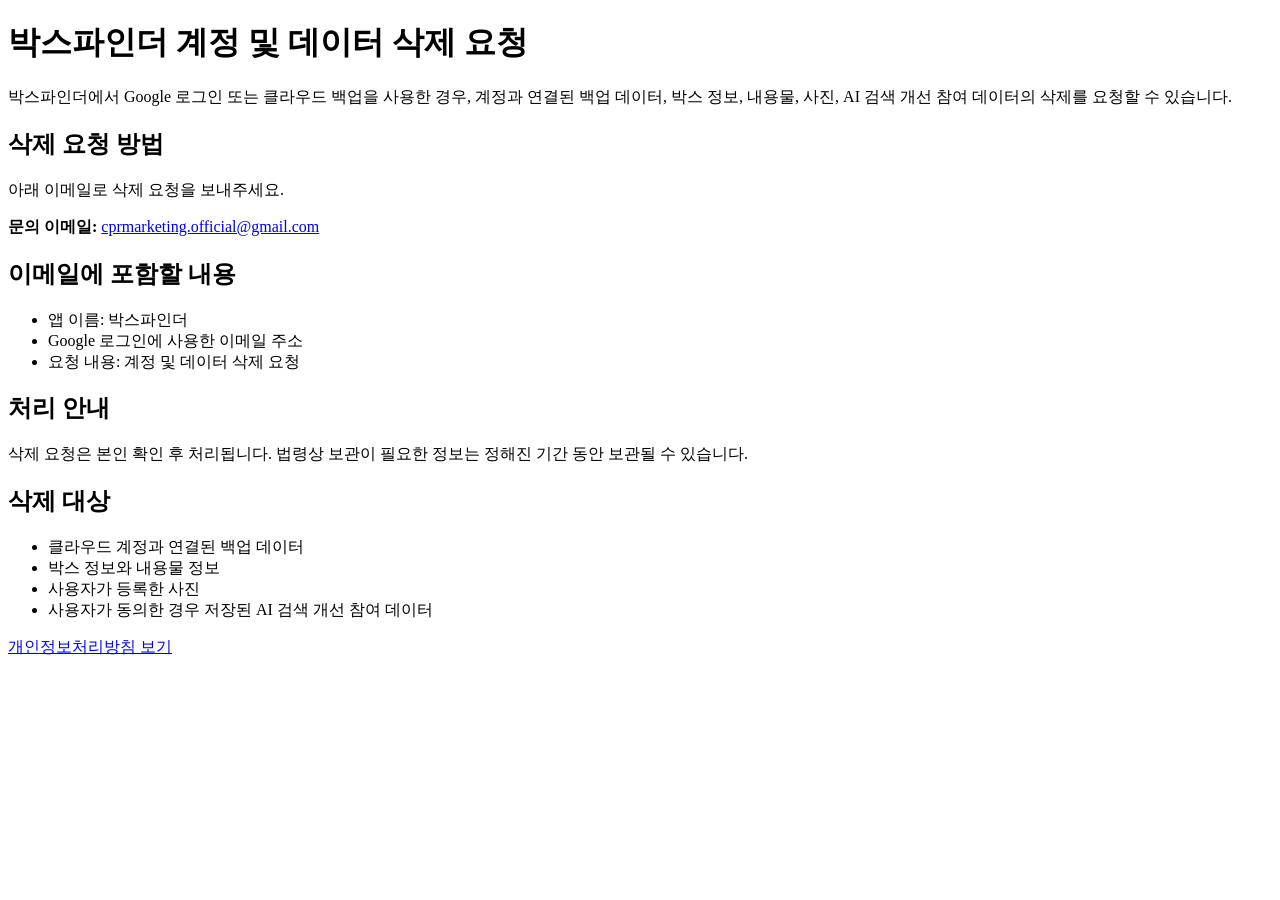
==== delete-account/index.html @ 1e83bf7a "Add BoxFinder legal pages" ====
<!doctype html>
<html lang="ko">
<head>
  <meta charset="utf-8">
  <meta name="viewport" content="width=device-width, initial-scale=1">
  <title>박스파인더 계정 및 데이터 삭제 요청</title>
</head>
<body>
  <main>
    <h1>박스파인더 계정 및 데이터 삭제 요청</h1>

    <p>
      박스파인더에서 Google 로그인 또는 클라우드 백업을 사용한 경우,
      계정과 연결된 백업 데이터, 박스 정보, 내용물, 사진, AI 검색 개선 참여 데이터의 삭제를 요청할 수 있습니다.
    </p>

    <h2>삭제 요청 방법</h2>
    <p>아래 이메일로 삭제 요청을 보내주세요.</p>

    <p>
      <strong>문의 이메일:</strong>
      <a href="mailto:cprmarketing.official@gmail.com?subject=%EB%B0%95%EC%8A%A4%ED%8C%8C%EC%9D%B8%EB%8D%94%20%EA%B3%84%EC%A0%95%20%EB%B0%8F%20%EB%8D%B0%EC%9D%B4%ED%84%B0%20%EC%82%AD%EC%A0%9C%20%EC%9A%94%EC%B2%AD">
        cprmarketing.official@gmail.com
      </a>
    </p>

    <h2>이메일에 포함할 내용</h2>
    <ul>
      <li>앱 이름: 박스파인더</li>
      <li>Google 로그인에 사용한 이메일 주소</li>
      <li>요청 내용: 계정 및 데이터 삭제 요청</li>
    </ul>

    <h2>처리 안내</h2>
    <p>
      삭제 요청은 본인 확인 후 처리됩니다. 법령상 보관이 필요한 정보는 정해진 기간 동안 보관될 수 있습니다.
    </p>

    <h2>삭제 대상</h2>
    <ul>
      <li>클라우드 계정과 연결된 백업 데이터</li>
      <li>박스 정보와 내용물 정보</li>
      <li>사용자가 등록한 사진</li>
      <li>사용자가 동의한 경우 저장된 AI 검색 개선 참여 데이터</li>
    </ul>

    <p><a href="../privacy-policy/">개인정보처리방침 보기</a></p>
  </main>
</body>
</html>
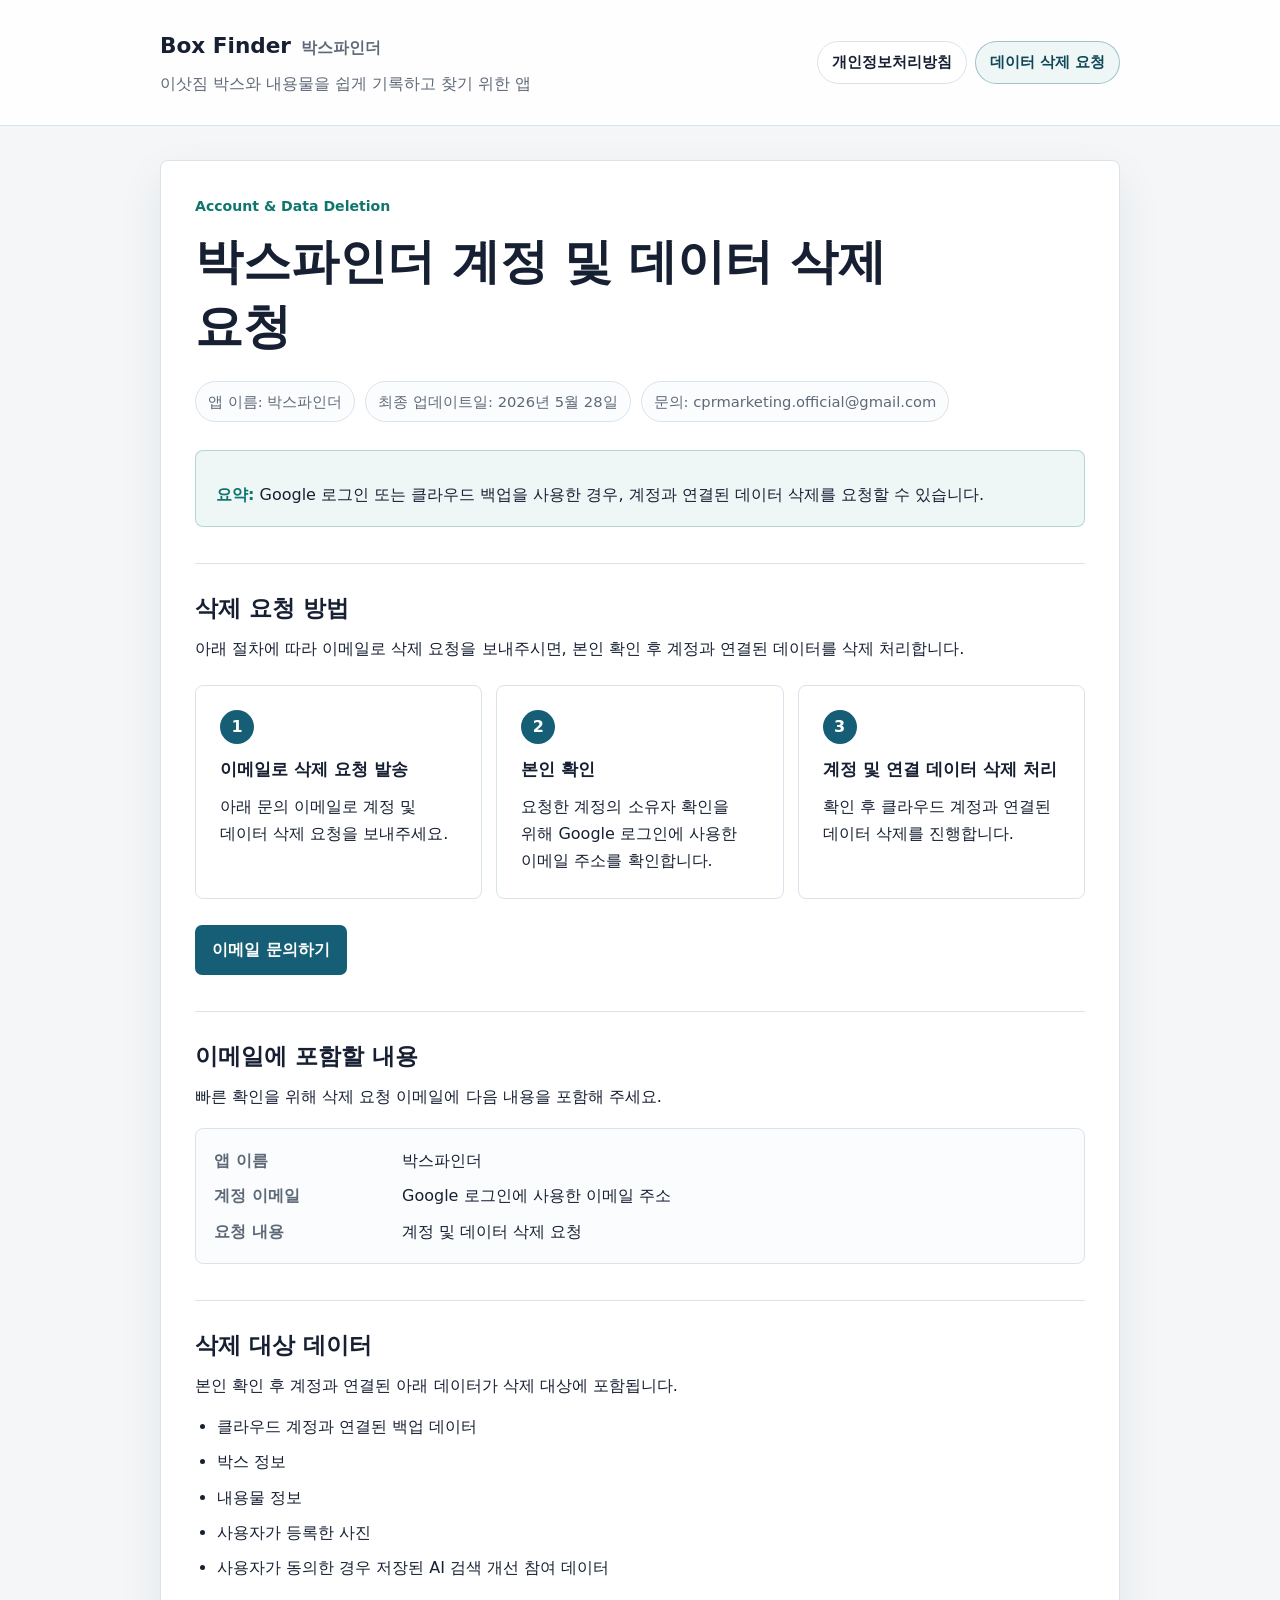
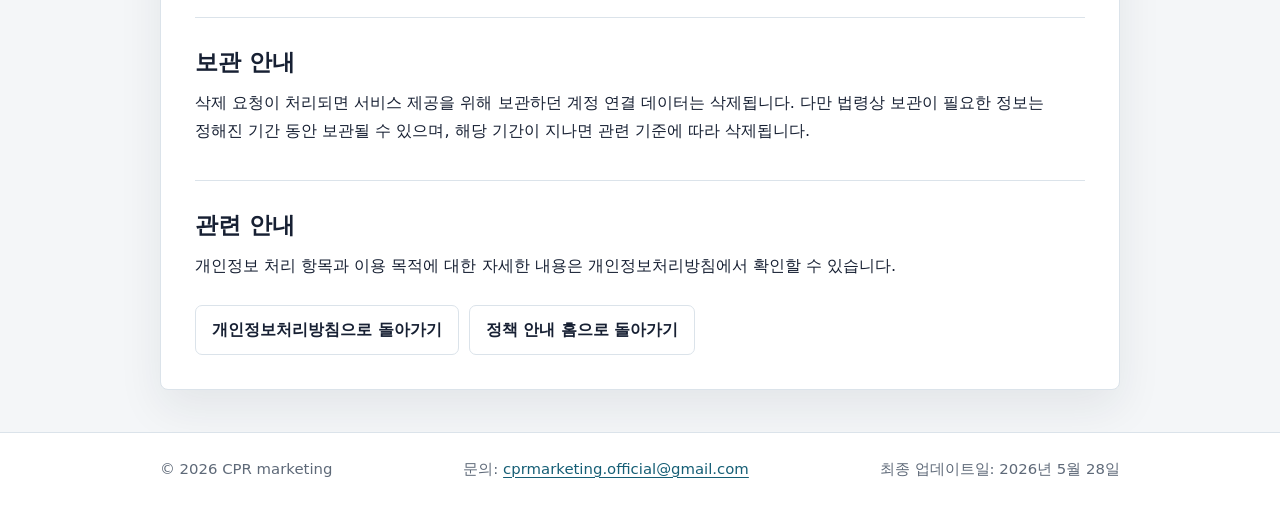
==== commit 39973825: "Improve legal pages design and copy" ====
--- a/delete-account/index.html
+++ b/delete-account/index.html
@@ -3,48 +3,127 @@
 <head>
   <meta charset="utf-8">
   <meta name="viewport" content="width=device-width, initial-scale=1">
-  <title>박스파인더 계정 및 데이터 삭제 요청</title>
+  <title>박스파인더 계정 및 데이터 삭제 요청 | Box Finder</title>
+  <meta name="description" content="박스파인더 계정과 연결된 백업 데이터, 박스 정보, 내용물 정보, 사진 삭제 요청 방법입니다.">
+  <link rel="stylesheet" href="../styles.css">
 </head>
 <body>
-  <main>
-    <h1>박스파인더 계정 및 데이터 삭제 요청</h1>
+  <a class="skip-link" href="#main-content">본문으로 바로가기</a>
 
-    <p>
-      박스파인더에서 Google 로그인 또는 클라우드 백업을 사용한 경우,
-      계정과 연결된 백업 데이터, 박스 정보, 내용물, 사진, AI 검색 개선 참여 데이터의 삭제를 요청할 수 있습니다.
-    </p>
+  <header class="site-header">
+    <div class="container header-shell">
+      <div>
+        <a class="brand" href="../" aria-label="박스파인더 정책 안내 홈">
+          <span class="brand-main">Box Finder</span>
+          <span class="brand-sub">박스파인더</span>
+        </a>
+        <p class="tagline">이삿짐 박스와 내용물을 쉽게 기록하고 찾기 위한 앱</p>
+      </div>
+      <nav class="site-nav" aria-label="주요 정책 페이지">
+        <a href="../privacy-policy/">개인정보처리방침</a>
+        <a href="../delete-account/" aria-current="page">데이터 삭제 요청</a>
+      </nav>
+    </div>
+  </header>
 
-    <h2>삭제 요청 방법</h2>
-    <p>아래 이메일로 삭제 요청을 보내주세요.</p>
+  <main id="main-content" class="page-main">
+    <div class="container">
+      <article class="panel" aria-labelledby="page-title">
+        <div class="panel-inner">
+          <p class="eyebrow">Account & Data Deletion</p>
+          <h1 id="page-title">박스파인더 계정 및 데이터 삭제 요청</h1>
+          <ul class="meta-list" aria-label="문서 정보">
+            <li>앱 이름: 박스파인더</li>
+            <li>최종 업데이트일: 2026년 5월 28일</li>
+            <li>문의: cprmarketing.official@gmail.com</li>
+          </ul>
 
-    <p>
-      <strong>문의 이메일:</strong>
-      <a href="mailto:cprmarketing.official@gmail.com?subject=%EB%B0%95%EC%8A%A4%ED%8C%8C%EC%9D%B8%EB%8D%94%20%EA%B3%84%EC%A0%95%20%EB%B0%8F%20%EB%8D%B0%EC%9D%B4%ED%84%B0%20%EC%82%AD%EC%A0%9C%20%EC%9A%94%EC%B2%AD">
-        cprmarketing.official@gmail.com
-      </a>
-    </p>
+          <div class="summary-box">
+            <p>
+              <strong>요약:</strong> Google 로그인 또는 클라우드 백업을 사용한 경우, 계정과 연결된 데이터 삭제를 요청할 수 있습니다.
+            </p>
+          </div>
 
-    <h2>이메일에 포함할 내용</h2>
-    <ul>
-      <li>앱 이름: 박스파인더</li>
-      <li>Google 로그인에 사용한 이메일 주소</li>
-      <li>요청 내용: 계정 및 데이터 삭제 요청</li>
-    </ul>
+          <section aria-labelledby="request-steps">
+            <h2 id="request-steps">삭제 요청 방법</h2>
+            <p>
+              아래 절차에 따라 이메일로 삭제 요청을 보내주시면, 본인 확인 후 계정과 연결된 데이터를 삭제 처리합니다.
+            </p>
+            <ol class="steps">
+              <li class="step-card">
+                <h3>이메일로 삭제 요청 발송</h3>
+                <p>아래 문의 이메일로 계정 및 데이터 삭제 요청을 보내주세요.</p>
+              </li>
+              <li class="step-card">
+                <h3>본인 확인</h3>
+                <p>요청한 계정의 소유자 확인을 위해 Google 로그인에 사용한 이메일 주소를 확인합니다.</p>
+              </li>
+              <li class="step-card">
+                <h3>계정 및 연결 데이터 삭제 처리</h3>
+                <p>확인 후 클라우드 계정과 연결된 데이터 삭제를 진행합니다.</p>
+              </li>
+            </ol>
+            <div class="button-row">
+              <a class="button" href="mailto:cprmarketing.official@gmail.com?subject=%EB%B0%95%EC%8A%A4%ED%8C%8C%EC%9D%B8%EB%8D%94%20%EA%B3%84%EC%A0%95%20%EB%B0%8F%20%EB%8D%B0%EC%9D%B4%ED%84%B0%20%EC%82%AD%EC%A0%9C%20%EC%9A%94%EC%B2%AD&amp;body=%EC%95%B1%20%EC%9D%B4%EB%A6%84%3A%20%EB%B0%95%EC%8A%A4%ED%8C%8C%EC%9D%B8%EB%8D%94%0D%0AGoogle%20%EB%A1%9C%EA%B7%B8%EC%9D%B8%EC%97%90%20%EC%82%AC%EC%9A%A9%ED%95%9C%20%EC%9D%B4%EB%A9%94%EC%9D%BC%20%EC%A3%BC%EC%86%8C%3A%20%0D%0A%EC%9A%94%EC%B2%AD%20%EB%82%B4%EC%9A%A9%3A%20%EA%B3%84%EC%A0%95%20%EB%B0%8F%20%EB%8D%B0%EC%9D%B4%ED%84%B0%20%EC%82%AD%EC%A0%9C%20%EC%9A%94%EC%B2%AD">이메일 문의하기</a>
+            </div>
+          </section>
 
-    <h2>처리 안내</h2>
-    <p>
-      삭제 요청은 본인 확인 후 처리됩니다. 법령상 보관이 필요한 정보는 정해진 기간 동안 보관될 수 있습니다.
-    </p>
+          <section aria-labelledby="email-content">
+            <h2 id="email-content">이메일에 포함할 내용</h2>
+            <p>빠른 확인을 위해 삭제 요청 이메일에 다음 내용을 포함해 주세요.</p>
+            <div class="mail-template">
+              <dl>
+                <dt>앱 이름</dt>
+                <dd>박스파인더</dd>
+                <dt>계정 이메일</dt>
+                <dd>Google 로그인에 사용한 이메일 주소</dd>
+                <dt>요청 내용</dt>
+                <dd>계정 및 데이터 삭제 요청</dd>
+              </dl>
+            </div>
+          </section>
 
-    <h2>삭제 대상</h2>
-    <ul>
-      <li>클라우드 계정과 연결된 백업 데이터</li>
-      <li>박스 정보와 내용물 정보</li>
-      <li>사용자가 등록한 사진</li>
-      <li>사용자가 동의한 경우 저장된 AI 검색 개선 참여 데이터</li>
-    </ul>
+          <section aria-labelledby="delete-scope">
+            <h2 id="delete-scope">삭제 대상 데이터</h2>
+            <p>본인 확인 후 계정과 연결된 아래 데이터가 삭제 대상에 포함됩니다.</p>
+            <ul class="content-list">
+              <li>클라우드 계정과 연결된 백업 데이터</li>
+              <li>박스 정보</li>
+              <li>내용물 정보</li>
+              <li>사용자가 등록한 사진</li>
+              <li>사용자가 동의한 경우 저장된 AI 검색 개선 참여 데이터</li>
+            </ul>
+          </section>
 
-    <p><a href="../privacy-policy/">개인정보처리방침 보기</a></p>
+          <section aria-labelledby="retention-note">
+            <h2 id="retention-note">보관 안내</h2>
+            <p>
+              삭제 요청이 처리되면 서비스 제공을 위해 보관하던 계정 연결 데이터는 삭제됩니다.
+              다만 법령상 보관이 필요한 정보는 정해진 기간 동안 보관될 수 있으며, 해당 기간이 지나면 관련 기준에 따라 삭제됩니다.
+            </p>
+          </section>
+
+          <section aria-labelledby="policy-link">
+            <h2 id="policy-link">관련 안내</h2>
+            <p>
+              개인정보 처리 항목과 이용 목적에 대한 자세한 내용은 개인정보처리방침에서 확인할 수 있습니다.
+            </p>
+            <div class="button-row">
+              <a class="button secondary" href="../privacy-policy/">개인정보처리방침으로 돌아가기</a>
+              <a class="button secondary" href="../">정책 안내 홈으로 돌아가기</a>
+            </div>
+          </section>
+        </div>
+      </article>
+    </div>
   </main>
+
+  <footer class="site-footer">
+    <div class="container footer-grid">
+      <p>© 2026 CPR marketing</p>
+      <p>문의: <a href="mailto:cprmarketing.official@gmail.com">cprmarketing.official@gmail.com</a></p>
+      <p>최종 업데이트일: 2026년 5월 28일</p>
+    </div>
+  </footer>
 </body>
-</html>+</html>
--- a/styles.css
+++ b/styles.css
@@ -0,0 +1,504 @@
+:root {
+  color-scheme: light;
+  --bg: #f4f6f8;
+  --surface: #ffffff;
+  --surface-soft: #eef7f6;
+  --text: #172033;
+  --muted: #5e6978;
+  --border: #dbe3ea;
+  --primary: #155e75;
+  --primary-dark: #0f4758;
+  --accent: #0f766e;
+  --shadow: 0 18px 45px rgba(23, 32, 51, 0.08);
+  --radius: 8px;
+}
+
+* {
+  box-sizing: border-box;
+}
+
+html {
+  scroll-behavior: smooth;
+}
+
+body {
+  margin: 0;
+  min-width: 320px;
+  background: var(--bg);
+  color: var(--text);
+  font-family: system-ui, -apple-system, BlinkMacSystemFont, "Segoe UI", sans-serif;
+  font-size: 16px;
+  line-height: 1.7;
+  word-break: keep-all;
+}
+
+a {
+  color: var(--primary);
+  text-decoration-thickness: 0.08em;
+  text-underline-offset: 0.18em;
+}
+
+a:hover,
+a:focus-visible {
+  color: var(--primary-dark);
+}
+
+a:focus-visible {
+  outline: 3px solid rgba(21, 94, 117, 0.24);
+  outline-offset: 3px;
+}
+
+.skip-link {
+  position: absolute;
+  left: 16px;
+  top: 12px;
+  z-index: 10;
+  transform: translateY(-160%);
+  border-radius: 6px;
+  background: var(--text);
+  color: #fff;
+  padding: 8px 12px;
+}
+
+.skip-link:focus {
+  transform: translateY(0);
+}
+
+.container {
+  width: min(100% - 40px, 960px);
+  margin: 0 auto;
+}
+
+.site-header {
+  border-bottom: 1px solid var(--border);
+  background: rgba(255, 255, 255, 0.92);
+}
+
+.header-shell {
+  display: grid;
+  grid-template-columns: 1fr auto;
+  gap: 18px 28px;
+  align-items: center;
+  padding: 28px 0;
+}
+
+.brand {
+  display: inline-flex;
+  align-items: baseline;
+  gap: 10px;
+  color: var(--text);
+  text-decoration: none;
+}
+
+.brand-main {
+  font-size: 1.35rem;
+  font-weight: 800;
+  letter-spacing: 0;
+}
+
+.brand-sub {
+  color: var(--muted);
+  font-size: 0.98rem;
+  font-weight: 700;
+}
+
+.tagline {
+  margin: 6px 0 0;
+  color: var(--muted);
+  font-size: 0.98rem;
+}
+
+.site-nav {
+  display: flex;
+  flex-wrap: wrap;
+  justify-content: flex-end;
+  gap: 8px;
+}
+
+.site-nav a {
+  display: inline-flex;
+  align-items: center;
+  min-height: 40px;
+  border: 1px solid var(--border);
+  border-radius: 999px;
+  padding: 8px 14px;
+  background: #fff;
+  color: var(--text);
+  font-size: 0.94rem;
+  font-weight: 700;
+  text-decoration: none;
+}
+
+.site-nav a[aria-current="page"],
+.site-nav a:hover,
+.site-nav a:focus-visible {
+  border-color: rgba(21, 94, 117, 0.35);
+  background: var(--surface-soft);
+  color: var(--primary-dark);
+}
+
+.page-main {
+  padding: 34px 0 42px;
+}
+
+.panel {
+  border: 1px solid var(--border);
+  border-radius: var(--radius);
+  background: var(--surface);
+  box-shadow: var(--shadow);
+}
+
+.panel-inner {
+  padding: 34px;
+}
+
+.eyebrow {
+  margin: 0 0 10px;
+  color: var(--accent);
+  font-size: 0.88rem;
+  font-weight: 800;
+}
+
+h1,
+h2,
+h3 {
+  margin: 0;
+  color: var(--text);
+  line-height: 1.35;
+  letter-spacing: 0;
+}
+
+h1 {
+  max-width: 780px;
+  font-size: clamp(2rem, 4vw, 3rem);
+}
+
+h2 {
+  margin-top: 36px;
+  padding-top: 28px;
+  border-top: 1px solid var(--border);
+  font-size: 1.45rem;
+}
+
+h3 {
+  font-size: 1.08rem;
+}
+
+p {
+  margin: 12px 0 0;
+}
+
+.lead {
+  max-width: 760px;
+  color: var(--muted);
+  font-size: 1.08rem;
+}
+
+.meta-list {
+  display: flex;
+  flex-wrap: wrap;
+  gap: 10px;
+  margin: 22px 0 0;
+  padding: 0;
+  list-style: none;
+}
+
+.meta-list li {
+  border: 1px solid var(--border);
+  border-radius: 999px;
+  padding: 7px 12px;
+  background: #fbfcfd;
+  color: var(--muted);
+  font-size: 0.92rem;
+}
+
+.summary-box {
+  margin-top: 28px;
+  border: 1px solid rgba(15, 118, 110, 0.26);
+  border-radius: var(--radius);
+  background: var(--surface-soft);
+  padding: 18px 20px;
+}
+
+.summary-box strong {
+  color: var(--accent);
+}
+
+.button-row {
+  display: flex;
+  flex-wrap: wrap;
+  gap: 10px;
+  margin-top: 26px;
+}
+
+.button {
+  display: inline-flex;
+  align-items: center;
+  justify-content: center;
+  min-height: 44px;
+  border: 1px solid transparent;
+  border-radius: 7px;
+  padding: 10px 16px;
+  background: var(--primary);
+  color: #fff;
+  font-weight: 800;
+  text-align: center;
+  text-decoration: none;
+}
+
+.button:hover,
+.button:focus-visible {
+  background: var(--primary-dark);
+  color: #fff;
+}
+
+.button.secondary {
+  border-color: var(--border);
+  background: #fff;
+  color: var(--text);
+}
+
+.button.secondary:hover,
+.button.secondary:focus-visible {
+  border-color: rgba(21, 94, 117, 0.35);
+  background: var(--surface-soft);
+  color: var(--primary-dark);
+}
+
+.resource-grid {
+  display: grid;
+  grid-template-columns: repeat(2, minmax(0, 1fr));
+  gap: 18px;
+  margin-top: 30px;
+}
+
+.resource-card,
+.step-card {
+  border: 1px solid var(--border);
+  border-radius: var(--radius);
+  background: #fff;
+  padding: 24px;
+}
+
+.resource-card {
+  display: flex;
+  min-height: 250px;
+  flex-direction: column;
+}
+
+.resource-card p {
+  color: var(--muted);
+}
+
+.resource-card h2 {
+  margin: 0;
+  padding: 0;
+  border: 0;
+  font-size: 1.2rem;
+}
+
+.resource-card .button-row {
+  margin-top: auto;
+  padding-top: 22px;
+}
+
+.toc {
+  margin-top: 30px;
+  border: 1px solid var(--border);
+  border-radius: var(--radius);
+  background: #fbfcfd;
+  padding: 22px;
+}
+
+.toc h2 {
+  margin: 0 0 12px;
+  padding: 0;
+  border: 0;
+  font-size: 1.08rem;
+}
+
+.toc ol {
+  display: grid;
+  grid-template-columns: repeat(2, minmax(0, 1fr));
+  gap: 8px 24px;
+  margin: 0;
+  padding-left: 20px;
+}
+
+.toc a {
+  font-weight: 700;
+  text-decoration: none;
+}
+
+.content-list,
+.check-list {
+  margin: 14px 0 0;
+  padding-left: 22px;
+}
+
+.content-list li,
+.check-list li {
+  margin-top: 8px;
+}
+
+.info-table {
+  width: 100%;
+  margin-top: 18px;
+  border-collapse: collapse;
+  overflow-wrap: anywhere;
+}
+
+.info-table th,
+.info-table td {
+  border: 1px solid var(--border);
+  padding: 13px 14px;
+  text-align: left;
+  vertical-align: top;
+}
+
+.info-table th {
+  width: 30%;
+  background: #f7fafb;
+  color: var(--text);
+  font-weight: 800;
+}
+
+.steps {
+  display: grid;
+  grid-template-columns: repeat(3, minmax(0, 1fr));
+  gap: 14px;
+  margin: 22px 0 0;
+  padding: 0;
+  list-style: none;
+  counter-reset: step;
+}
+
+.step-card {
+  counter-increment: step;
+}
+
+.step-card::before {
+  display: inline-flex;
+  align-items: center;
+  justify-content: center;
+  width: 34px;
+  height: 34px;
+  margin-bottom: 14px;
+  border-radius: 50%;
+  background: var(--primary);
+  color: #fff;
+  content: counter(step);
+  font-weight: 800;
+}
+
+.mail-template {
+  margin-top: 18px;
+  border: 1px solid var(--border);
+  border-radius: var(--radius);
+  background: #fbfcfd;
+  padding: 18px;
+}
+
+.mail-template dl {
+  display: grid;
+  grid-template-columns: 170px 1fr;
+  gap: 8px 18px;
+  margin: 0;
+}
+
+.mail-template dt {
+  color: var(--muted);
+  font-weight: 800;
+}
+
+.mail-template dd {
+  margin: 0;
+}
+
+.site-footer {
+  border-top: 1px solid var(--border);
+  background: #fff;
+}
+
+.footer-grid {
+  display: flex;
+  flex-wrap: wrap;
+  justify-content: space-between;
+  gap: 10px 22px;
+  padding: 24px 0;
+  color: var(--muted);
+  font-size: 0.93rem;
+}
+
+.footer-grid p {
+  margin: 0;
+}
+
+@media (max-width: 760px) {
+  .container {
+    width: min(100% - 28px, 960px);
+  }
+
+  .header-shell {
+    grid-template-columns: 1fr;
+    padding: 22px 0;
+  }
+
+  .site-nav {
+    justify-content: flex-start;
+  }
+
+  .page-main {
+    padding: 24px 0 32px;
+  }
+
+  .panel-inner {
+    padding: 24px 18px;
+  }
+
+  h1 {
+    font-size: 2rem;
+  }
+
+  h2 {
+    margin-top: 30px;
+    padding-top: 24px;
+    font-size: 1.28rem;
+  }
+
+  .resource-grid,
+  .toc ol,
+  .steps {
+    grid-template-columns: 1fr;
+  }
+
+  .resource-card {
+    min-height: auto;
+  }
+
+  .button {
+    width: 100%;
+  }
+
+  .info-table,
+  .info-table tbody,
+  .info-table tr,
+  .info-table th,
+  .info-table td {
+    display: block;
+    width: 100%;
+  }
+
+  .info-table tr + tr {
+    margin-top: 12px;
+  }
+
+  .info-table th {
+    border-bottom: 0;
+  }
+
+  .mail-template dl {
+    grid-template-columns: 1fr;
+    gap: 4px;
+  }
+}
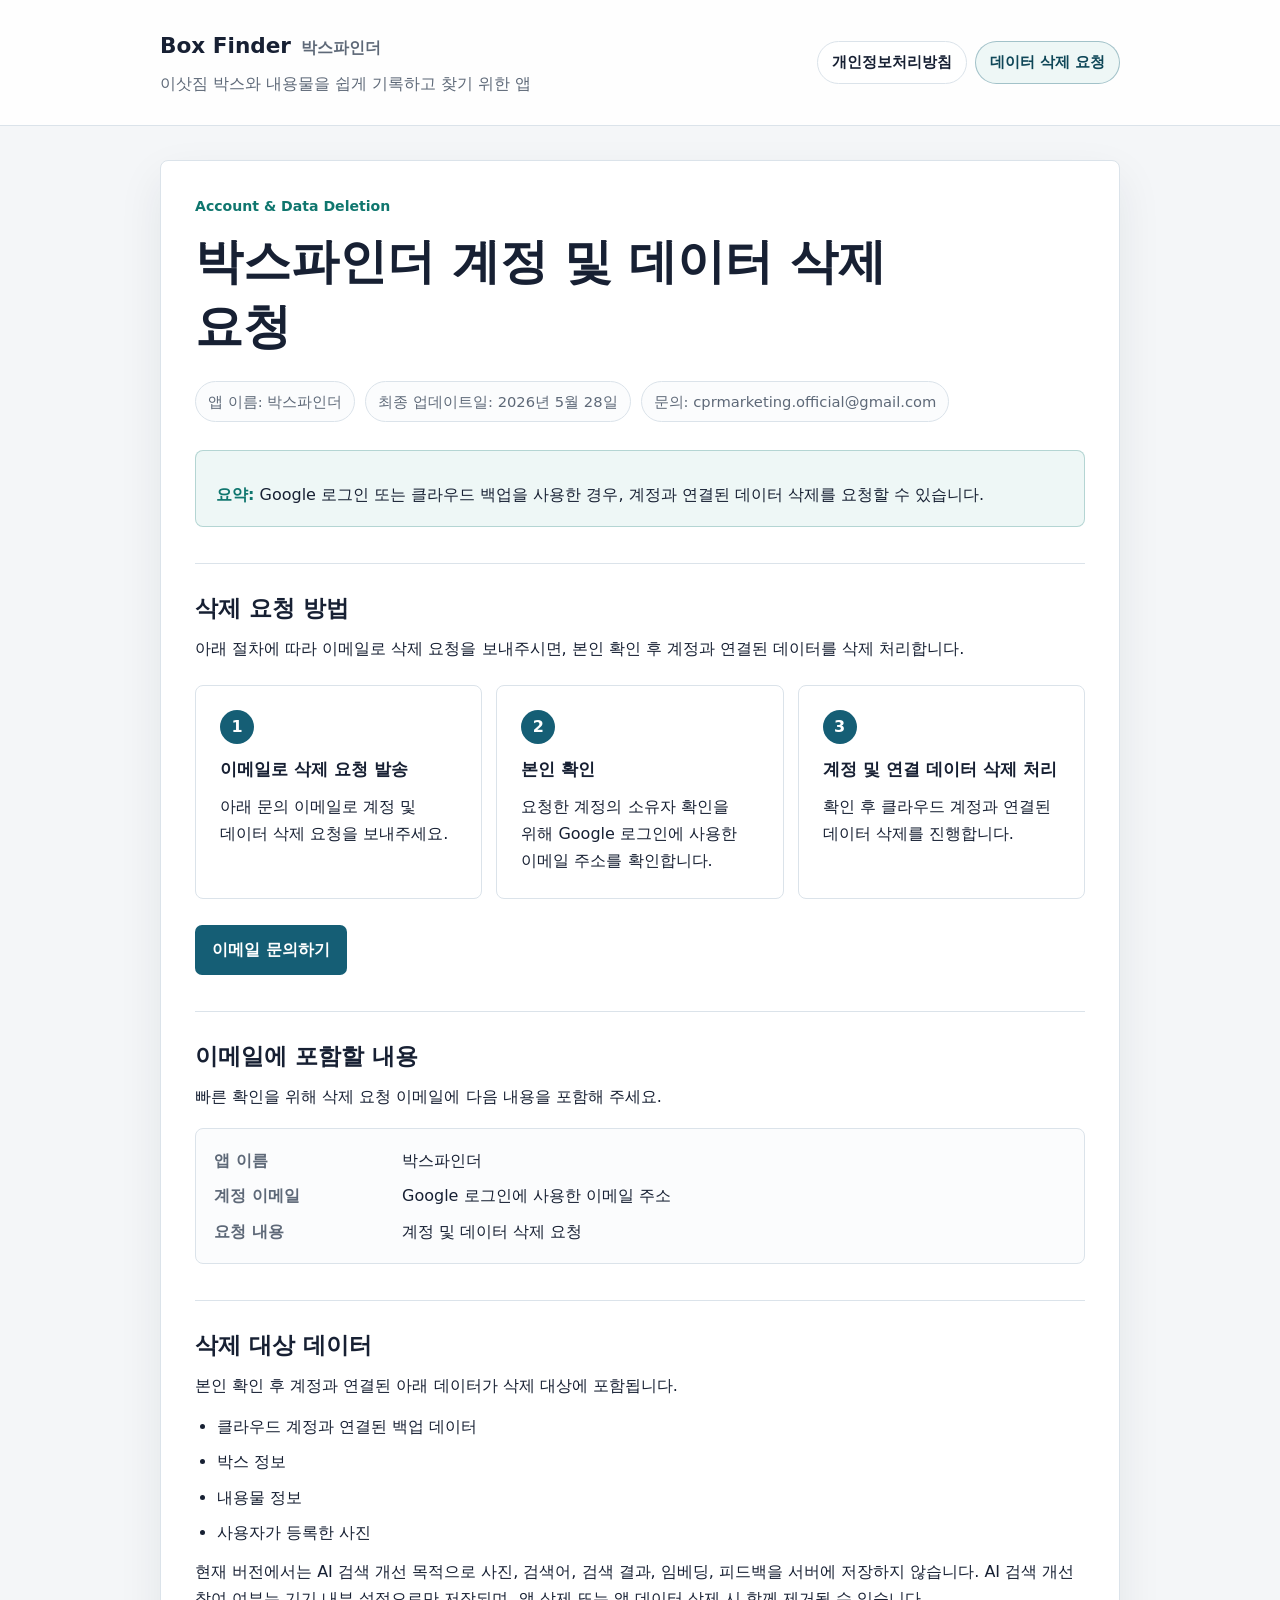
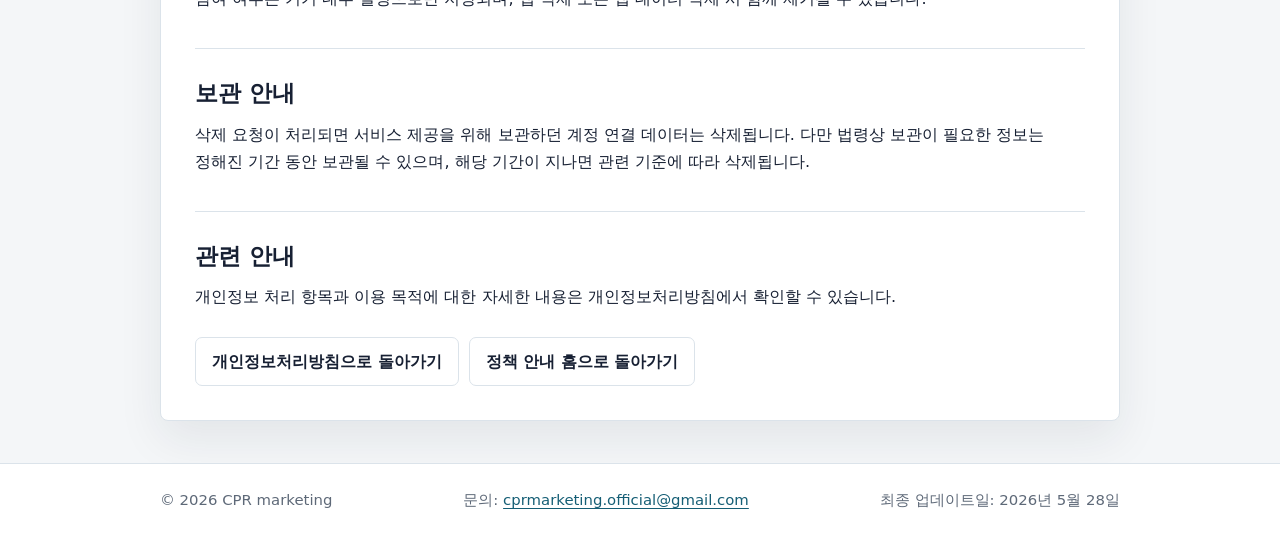
==== commit b2f4a121: "Align legal pages with current AI improvement behavior" ====
--- a/delete-account/index.html
+++ b/delete-account/index.html
@@ -91,8 +91,11 @@
               <li>박스 정보</li>
               <li>내용물 정보</li>
               <li>사용자가 등록한 사진</li>
-              <li>사용자가 동의한 경우 저장된 AI 검색 개선 참여 데이터</li>
             </ul>
+            <p>
+              현재 버전에서는 AI 검색 개선 목적으로 사진, 검색어, 검색 결과, 임베딩, 피드백을 서버에 저장하지 않습니다.
+              AI 검색 개선 참여 여부는 기기 내부 설정으로만 저장되며, 앱 삭제 또는 앱 데이터 삭제 시 함께 제거될 수 있습니다.
+            </p>
           </section>
 
           <section aria-labelledby="retention-note">
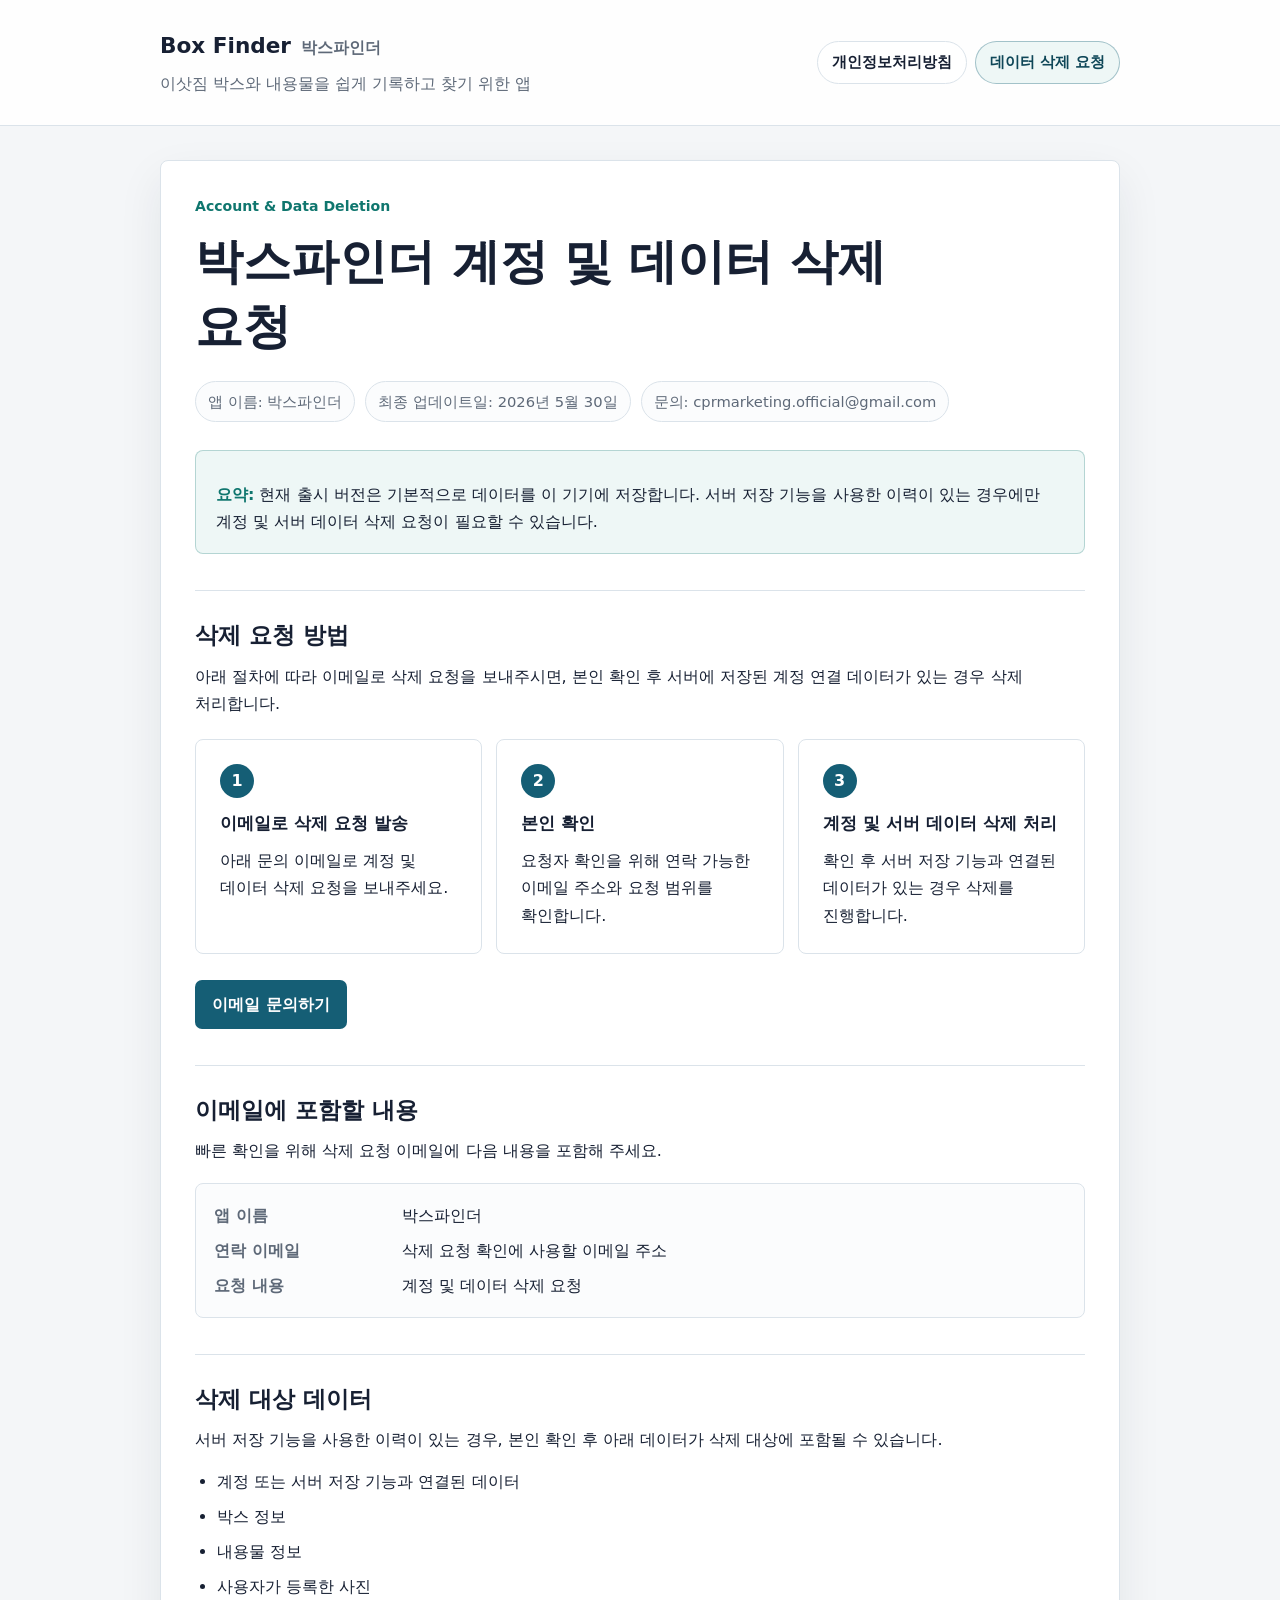
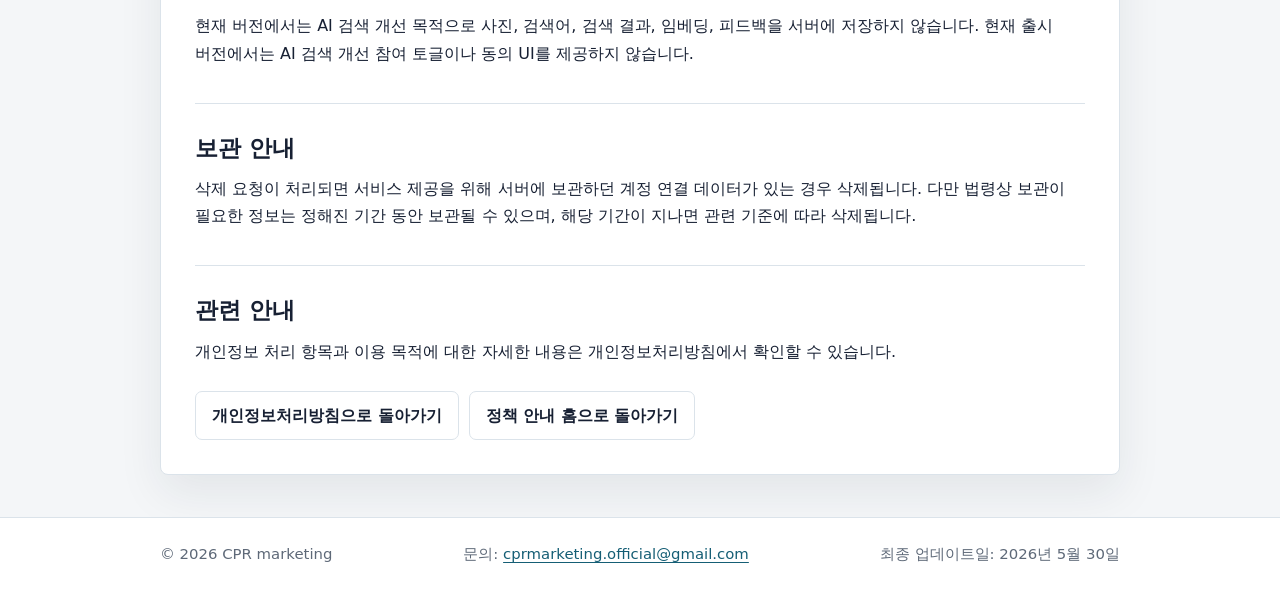
==== commit 78c44edc: "chore: finalize local-first zip backup launch scope" ====
--- a/delete-account/index.html
+++ b/delete-account/index.html
@@ -34,20 +34,20 @@
           <h1 id="page-title">박스파인더 계정 및 데이터 삭제 요청</h1>
           <ul class="meta-list" aria-label="문서 정보">
             <li>앱 이름: 박스파인더</li>
-            <li>최종 업데이트일: 2026년 5월 28일</li>
+            <li>최종 업데이트일: 2026년 5월 30일</li>
             <li>문의: cprmarketing.official@gmail.com</li>
           </ul>
 
           <div class="summary-box">
             <p>
-              <strong>요약:</strong> Google 로그인 또는 클라우드 백업을 사용한 경우, 계정과 연결된 데이터 삭제를 요청할 수 있습니다.
+              <strong>요약:</strong> 현재 출시 버전은 기본적으로 데이터를 이 기기에 저장합니다. 서버 저장 기능을 사용한 이력이 있는 경우에만 계정 및 서버 데이터 삭제 요청이 필요할 수 있습니다.
             </p>
           </div>
 
           <section aria-labelledby="request-steps">
             <h2 id="request-steps">삭제 요청 방법</h2>
             <p>
-              아래 절차에 따라 이메일로 삭제 요청을 보내주시면, 본인 확인 후 계정과 연결된 데이터를 삭제 처리합니다.
+              아래 절차에 따라 이메일로 삭제 요청을 보내주시면, 본인 확인 후 서버에 저장된 계정 연결 데이터가 있는 경우 삭제 처리합니다.
             </p>
             <ol class="steps">
               <li class="step-card">
@@ -56,15 +56,15 @@
               </li>
               <li class="step-card">
                 <h3>본인 확인</h3>
-                <p>요청한 계정의 소유자 확인을 위해 Google 로그인에 사용한 이메일 주소를 확인합니다.</p>
+                <p>요청자 확인을 위해 연락 가능한 이메일 주소와 요청 범위를 확인합니다.</p>
               </li>
               <li class="step-card">
-                <h3>계정 및 연결 데이터 삭제 처리</h3>
-                <p>확인 후 클라우드 계정과 연결된 데이터 삭제를 진행합니다.</p>
+                <h3>계정 및 서버 데이터 삭제 처리</h3>
+                <p>확인 후 서버 저장 기능과 연결된 데이터가 있는 경우 삭제를 진행합니다.</p>
               </li>
             </ol>
             <div class="button-row">
-              <a class="button" href="mailto:cprmarketing.official@gmail.com?subject=%EB%B0%95%EC%8A%A4%ED%8C%8C%EC%9D%B8%EB%8D%94%20%EA%B3%84%EC%A0%95%20%EB%B0%8F%20%EB%8D%B0%EC%9D%B4%ED%84%B0%20%EC%82%AD%EC%A0%9C%20%EC%9A%94%EC%B2%AD&amp;body=%EC%95%B1%20%EC%9D%B4%EB%A6%84%3A%20%EB%B0%95%EC%8A%A4%ED%8C%8C%EC%9D%B8%EB%8D%94%0D%0AGoogle%20%EB%A1%9C%EA%B7%B8%EC%9D%B8%EC%97%90%20%EC%82%AC%EC%9A%A9%ED%95%9C%20%EC%9D%B4%EB%A9%94%EC%9D%BC%20%EC%A3%BC%EC%86%8C%3A%20%0D%0A%EC%9A%94%EC%B2%AD%20%EB%82%B4%EC%9A%A9%3A%20%EA%B3%84%EC%A0%95%20%EB%B0%8F%20%EB%8D%B0%EC%9D%B4%ED%84%B0%20%EC%82%AD%EC%A0%9C%20%EC%9A%94%EC%B2%AD">이메일 문의하기</a>
+              <a class="button" href="mailto:cprmarketing.official@gmail.com?subject=Box%20Finder%20data%20deletion%20request">이메일 문의하기</a>
             </div>
           </section>
 
@@ -75,8 +75,8 @@
               <dl>
                 <dt>앱 이름</dt>
                 <dd>박스파인더</dd>
-                <dt>계정 이메일</dt>
-                <dd>Google 로그인에 사용한 이메일 주소</dd>
+                <dt>연락 이메일</dt>
+                <dd>삭제 요청 확인에 사용할 이메일 주소</dd>
                 <dt>요청 내용</dt>
                 <dd>계정 및 데이터 삭제 요청</dd>
               </dl>
@@ -85,23 +85,23 @@
 
           <section aria-labelledby="delete-scope">
             <h2 id="delete-scope">삭제 대상 데이터</h2>
-            <p>본인 확인 후 계정과 연결된 아래 데이터가 삭제 대상에 포함됩니다.</p>
+            <p>서버 저장 기능을 사용한 이력이 있는 경우, 본인 확인 후 아래 데이터가 삭제 대상에 포함될 수 있습니다.</p>
             <ul class="content-list">
-              <li>클라우드 계정과 연결된 백업 데이터</li>
+              <li>계정 또는 서버 저장 기능과 연결된 데이터</li>
               <li>박스 정보</li>
               <li>내용물 정보</li>
               <li>사용자가 등록한 사진</li>
             </ul>
             <p>
               현재 버전에서는 AI 검색 개선 목적으로 사진, 검색어, 검색 결과, 임베딩, 피드백을 서버에 저장하지 않습니다.
-              AI 검색 개선 참여 여부는 기기 내부 설정으로만 저장되며, 앱 삭제 또는 앱 데이터 삭제 시 함께 제거될 수 있습니다.
+              현재 출시 버전에서는 AI 검색 개선 참여 토글이나 동의 UI를 제공하지 않습니다.
             </p>
           </section>
 
           <section aria-labelledby="retention-note">
             <h2 id="retention-note">보관 안내</h2>
             <p>
-              삭제 요청이 처리되면 서비스 제공을 위해 보관하던 계정 연결 데이터는 삭제됩니다.
+              삭제 요청이 처리되면 서비스 제공을 위해 서버에 보관하던 계정 연결 데이터가 있는 경우 삭제됩니다.
               다만 법령상 보관이 필요한 정보는 정해진 기간 동안 보관될 수 있으며, 해당 기간이 지나면 관련 기준에 따라 삭제됩니다.
             </p>
           </section>
@@ -125,7 +125,7 @@
     <div class="container footer-grid">
       <p>© 2026 CPR marketing</p>
       <p>문의: <a href="mailto:cprmarketing.official@gmail.com">cprmarketing.official@gmail.com</a></p>
-      <p>최종 업데이트일: 2026년 5월 28일</p>
+      <p>최종 업데이트일: 2026년 5월 30일</p>
     </div>
   </footer>
 </body>
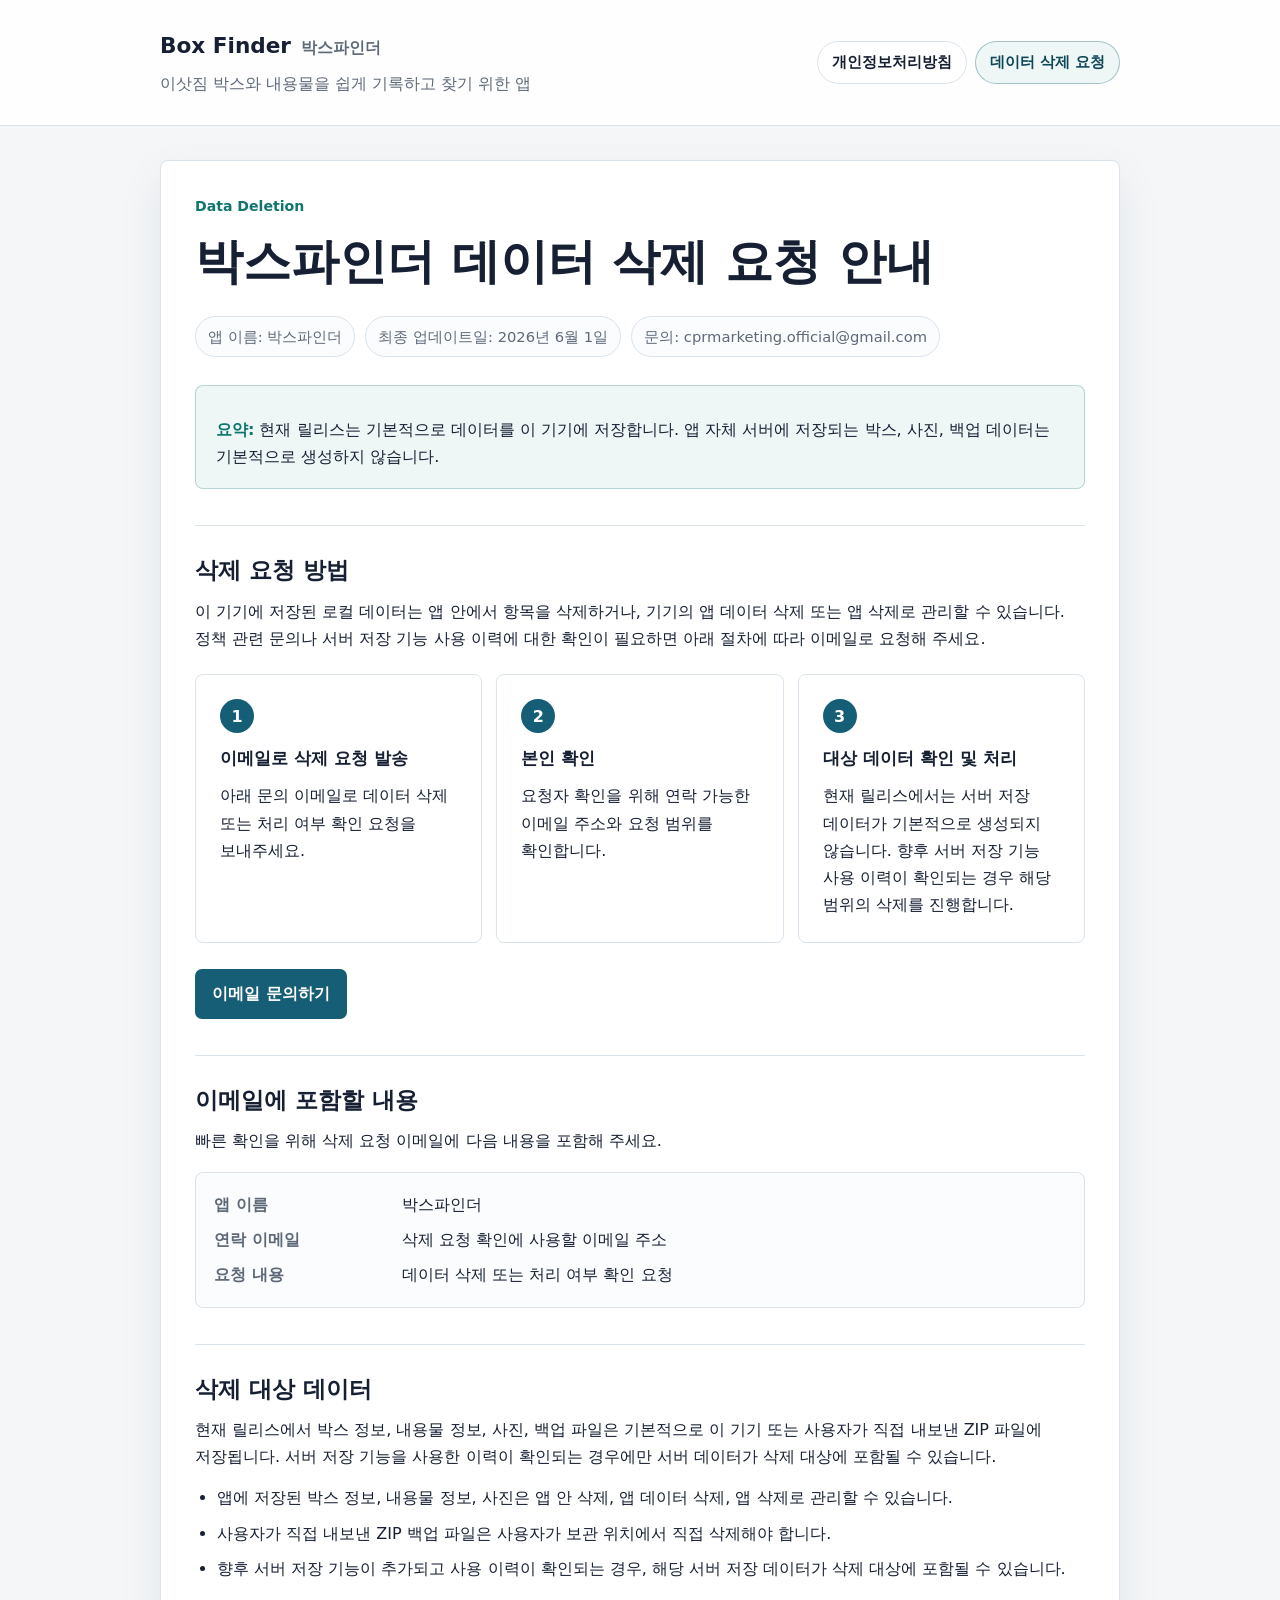
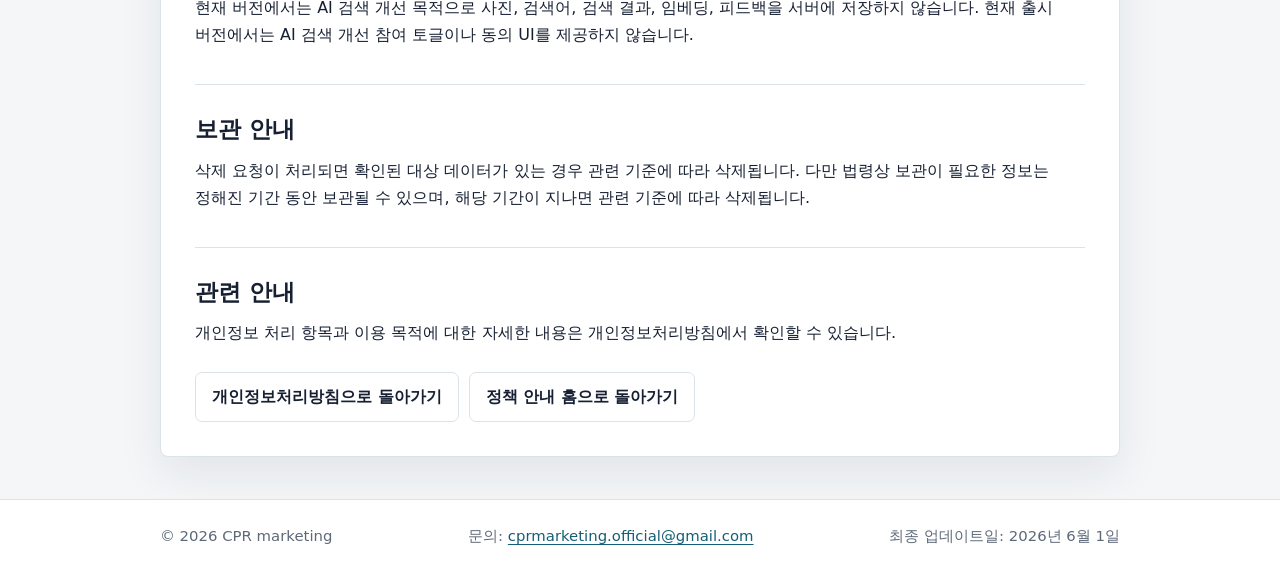
==== commit 2cacaa28: "chore: align legal pages with local-first launch scope" ====
--- a/delete-account/index.html
+++ b/delete-account/index.html
@@ -3,8 +3,8 @@
 <head>
   <meta charset="utf-8">
   <meta name="viewport" content="width=device-width, initial-scale=1">
-  <title>박스파인더 계정 및 데이터 삭제 요청 | Box Finder</title>
-  <meta name="description" content="박스파인더 계정과 연결된 백업 데이터, 박스 정보, 내용물 정보, 사진 삭제 요청 방법입니다.">
+  <title>박스파인더 데이터 삭제 요청 안내 | Box Finder</title>
+  <meta name="description" content="박스파인더 로컬 데이터 관리와 데이터 삭제 요청 방법 안내입니다.">
   <link rel="stylesheet" href="../styles.css">
 </head>
 <body>
@@ -30,37 +30,37 @@
     <div class="container">
       <article class="panel" aria-labelledby="page-title">
         <div class="panel-inner">
-          <p class="eyebrow">Account & Data Deletion</p>
-          <h1 id="page-title">박스파인더 계정 및 데이터 삭제 요청</h1>
+          <p class="eyebrow">Data Deletion</p>
+          <h1 id="page-title">박스파인더 데이터 삭제 요청 안내</h1>
           <ul class="meta-list" aria-label="문서 정보">
             <li>앱 이름: 박스파인더</li>
-            <li>최종 업데이트일: 2026년 5월 30일</li>
+            <li>최종 업데이트일: 2026년 6월 1일</li>
             <li>문의: cprmarketing.official@gmail.com</li>
           </ul>
 
           <div class="summary-box">
             <p>
-              <strong>요약:</strong> 현재 출시 버전은 기본적으로 데이터를 이 기기에 저장합니다. 서버 저장 기능을 사용한 이력이 있는 경우에만 계정 및 서버 데이터 삭제 요청이 필요할 수 있습니다.
+              <strong>요약:</strong> 현재 릴리스는 기본적으로 데이터를 이 기기에 저장합니다. 앱 자체 서버에 저장되는 박스, 사진, 백업 데이터는 기본적으로 생성하지 않습니다.
             </p>
           </div>
 
           <section aria-labelledby="request-steps">
             <h2 id="request-steps">삭제 요청 방법</h2>
             <p>
-              아래 절차에 따라 이메일로 삭제 요청을 보내주시면, 본인 확인 후 서버에 저장된 계정 연결 데이터가 있는 경우 삭제 처리합니다.
+              이 기기에 저장된 로컬 데이터는 앱 안에서 항목을 삭제하거나, 기기의 앱 데이터 삭제 또는 앱 삭제로 관리할 수 있습니다. 정책 관련 문의나 서버 저장 기능 사용 이력에 대한 확인이 필요하면 아래 절차에 따라 이메일로 요청해 주세요.
             </p>
             <ol class="steps">
               <li class="step-card">
                 <h3>이메일로 삭제 요청 발송</h3>
-                <p>아래 문의 이메일로 계정 및 데이터 삭제 요청을 보내주세요.</p>
+                <p>아래 문의 이메일로 데이터 삭제 또는 처리 여부 확인 요청을 보내주세요.</p>
               </li>
               <li class="step-card">
                 <h3>본인 확인</h3>
                 <p>요청자 확인을 위해 연락 가능한 이메일 주소와 요청 범위를 확인합니다.</p>
               </li>
               <li class="step-card">
-                <h3>계정 및 서버 데이터 삭제 처리</h3>
-                <p>확인 후 서버 저장 기능과 연결된 데이터가 있는 경우 삭제를 진행합니다.</p>
+                <h3>대상 데이터 확인 및 처리</h3>
+                <p>현재 릴리스에서는 서버 저장 데이터가 기본적으로 생성되지 않습니다. 향후 서버 저장 기능 사용 이력이 확인되는 경우 해당 범위의 삭제를 진행합니다.</p>
               </li>
             </ol>
             <div class="button-row">
@@ -78,19 +78,18 @@
                 <dt>연락 이메일</dt>
                 <dd>삭제 요청 확인에 사용할 이메일 주소</dd>
                 <dt>요청 내용</dt>
-                <dd>계정 및 데이터 삭제 요청</dd>
+                <dd>데이터 삭제 또는 처리 여부 확인 요청</dd>
               </dl>
             </div>
           </section>
 
           <section aria-labelledby="delete-scope">
             <h2 id="delete-scope">삭제 대상 데이터</h2>
-            <p>서버 저장 기능을 사용한 이력이 있는 경우, 본인 확인 후 아래 데이터가 삭제 대상에 포함될 수 있습니다.</p>
+            <p>현재 릴리스에서 박스 정보, 내용물 정보, 사진, 백업 파일은 기본적으로 이 기기 또는 사용자가 직접 내보낸 ZIP 파일에 저장됩니다. 서버 저장 기능을 사용한 이력이 확인되는 경우에만 서버 데이터가 삭제 대상에 포함될 수 있습니다.</p>
             <ul class="content-list">
-              <li>계정 또는 서버 저장 기능과 연결된 데이터</li>
-              <li>박스 정보</li>
-              <li>내용물 정보</li>
-              <li>사용자가 등록한 사진</li>
+              <li>앱에 저장된 박스 정보, 내용물 정보, 사진은 앱 안 삭제, 앱 데이터 삭제, 앱 삭제로 관리할 수 있습니다.</li>
+              <li>사용자가 직접 내보낸 ZIP 백업 파일은 사용자가 보관 위치에서 직접 삭제해야 합니다.</li>
+              <li>향후 서버 저장 기능이 추가되고 사용 이력이 확인되는 경우, 해당 서버 저장 데이터가 삭제 대상에 포함될 수 있습니다.</li>
             </ul>
             <p>
               현재 버전에서는 AI 검색 개선 목적으로 사진, 검색어, 검색 결과, 임베딩, 피드백을 서버에 저장하지 않습니다.
@@ -101,7 +100,7 @@
           <section aria-labelledby="retention-note">
             <h2 id="retention-note">보관 안내</h2>
             <p>
-              삭제 요청이 처리되면 서비스 제공을 위해 서버에 보관하던 계정 연결 데이터가 있는 경우 삭제됩니다.
+              삭제 요청이 처리되면 확인된 대상 데이터가 있는 경우 관련 기준에 따라 삭제됩니다.
               다만 법령상 보관이 필요한 정보는 정해진 기간 동안 보관될 수 있으며, 해당 기간이 지나면 관련 기준에 따라 삭제됩니다.
             </p>
           </section>
@@ -125,7 +124,7 @@
     <div class="container footer-grid">
       <p>© 2026 CPR marketing</p>
       <p>문의: <a href="mailto:cprmarketing.official@gmail.com">cprmarketing.official@gmail.com</a></p>
-      <p>최종 업데이트일: 2026년 5월 30일</p>
+      <p>최종 업데이트일: 2026년 6월 1일</p>
     </div>
   </footer>
 </body>
